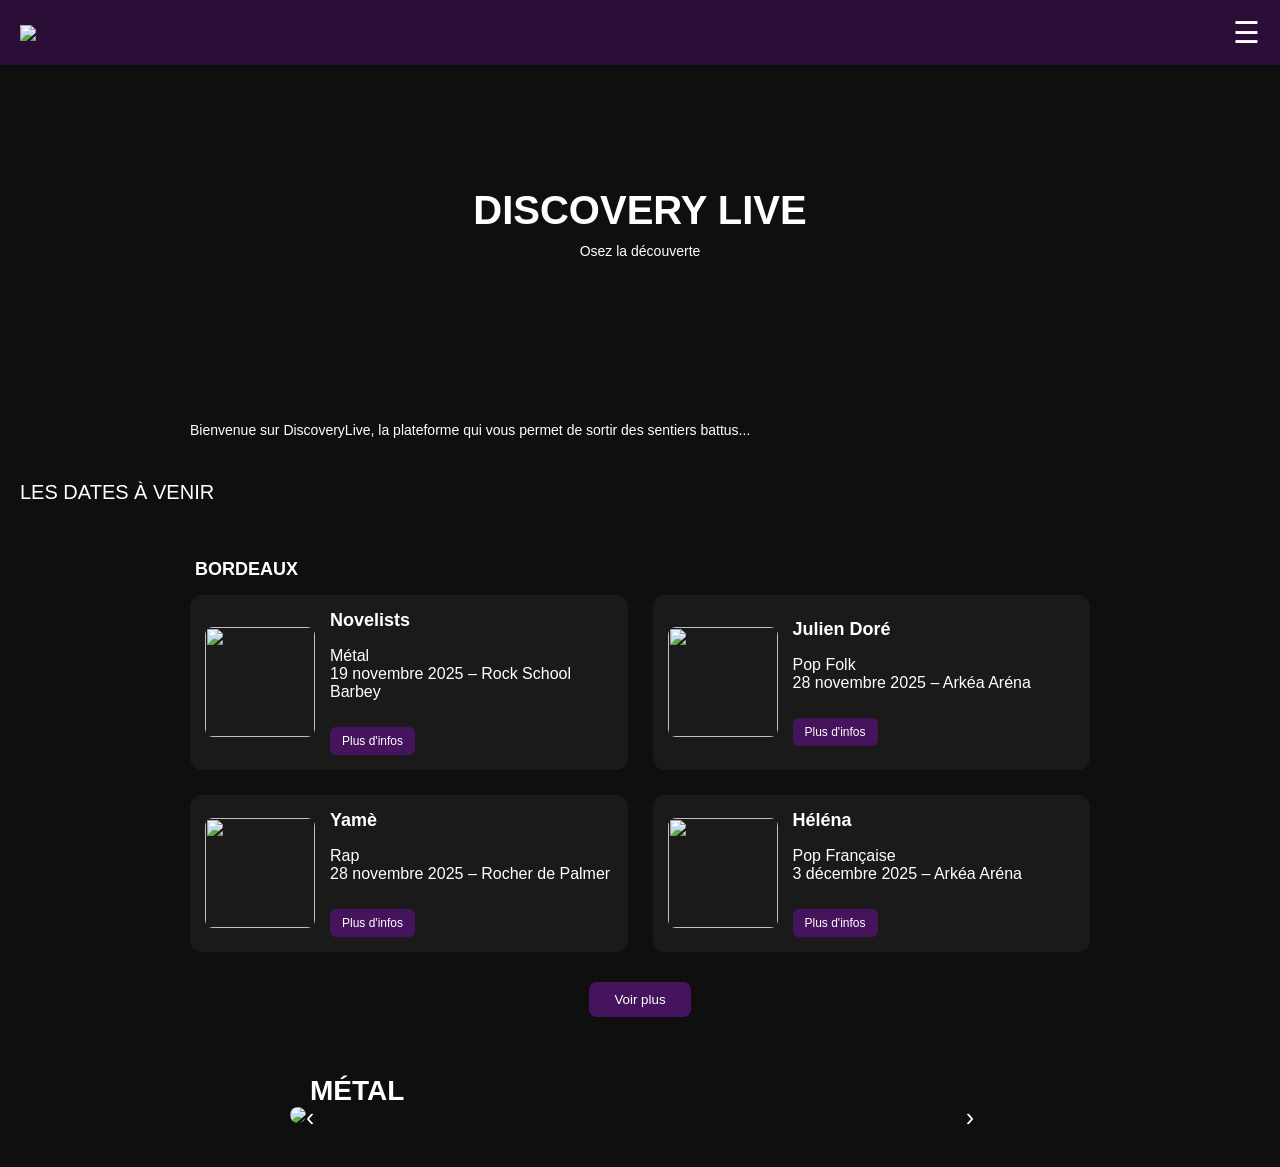
==== index.html @ 507e758d "first commit" ====
<!DOCTYPE html>
<html lang="fr">
<head>
  <meta charset="UTF-8" />
  <meta name="viewport" content="width=device-width, initial-scale=1.0" />
  <title>Discovery Live</title>
  <link rel="stylesheet" href="index.css" />
</head>
<body>

  <!-- HEADER -->
  <header>
    <img src="../IMAGES/logo.png" class="logo">
    <div class="menu-icon">☰</div>
  </header>

  <!-- HERO -->
  <section class="hero">
    <h1>discovery live</h1>
    <p>Osez la découverte</p>
  </section>

  <div class="intro">
    Bienvenue sur DiscoveryLive, la plateforme qui vous permet de sortir des sentiers battus...
  </div>

  <h2>les dates à venir</h2>

  <!-- EVENTS -->
  <div class="events-section">
    <h3>Bordeaux</h3>

    <div class="events-grid">

      <div class="event">
        <img src="../IMAGES/novelists.jpg" />
        <div>
          <h4>Novelists</h4>
          <p>Métal<br>19 novembre 2025 – Rock School Barbey</p>
          <button>Plus d'infos</button>
        </div>
      </div>

      <div class="event">
        <img src="../IMAGES/juliendore.jpg" />
        <div>
          <h4>Julien Doré</h4>
          <p>Pop Folk<br>28 novembre 2025 – Arkéa Aréna</p>
          <button>Plus d'infos</button>
        </div>
      </div>

      <div class="event">
        <img src="../IMAGES/yame.jpg" />
        <div>
          <h4>Yamè</h4>
          <p>Rap<br>28 novembre 2025 – Rocher de Palmer</p>
          <button>Plus d'infos</button>
        </div>
      </div>

      <div class="event">
        <img src="../IMAGES/helena.jpg" />
        <div>
          <h4>Héléna</h4>
          <p>Pop Française<br>3 décembre 2025 – Arkéa Aréna</p>
          <button>Plus d'infos</button>
        </div>
      </div>

    </div>

    <div class="center-btn"><button>Voir plus</button></div>
  </div>

  <!-- CAROUSEL -->
  <div class="carousel">
    <button class="left-btn">‹</button>
    <img src="../IMAGES/metal.jpg" />
    <div class="carousel-text">métal</div>
    <button class="right-btn">›</button>
  </div>

  <footer></footer>

</body>
</html>
---- index.css ----
/* ---------- BASE ---------- */
body {
  margin: 0;
  font-family: Arial, sans-serif;
  background-color: #0f0f0f;
  color: #ffffff;
}

/* ---------- HEADER ---------- */
header {
  background-color: #2b0e38;
  padding: 15px 20px;
  display: flex;
  justify-content: space-between;
  align-items: center;
}

.logo {
  width: 70px;
  height: auto;
}

.menu-icon {
  font-size: 30px;
  color: white;
  cursor: pointer;
}

/* ---------- HERO ---------- */
.hero {
  background: url('../IMAGES/hero.jpg') center/cover no-repeat;
  height: 330px;
  display: flex;
  flex-direction: column;
  justify-content: center;
  align-items: center;
  text-align: center;
}

.hero h1 {
  font-size: 32px;
  margin: 0;
  text-transform: uppercase;
}

.hero p {
  font-size: 14px;
  margin-top: 10px;
}

/* ---------- INTRO ---------- */
.intro {
  max-width: 900px;
  margin: 25px auto;
  padding: 0 20px;
  line-height: 1.5;
  font-size: 14px;
}

/* ---------- TITLES ---------- */
h2 {
  font-size: 20px;
  margin-left: 20px;
  margin-top: 40px;
  text-transform: uppercase;
  font-weight: normal;
}

.events-section h3 {
  font-size: 18px;
  margin-bottom: 15px;
  margin-left: 5px;
  text-transform: uppercase;
}

/* ---------- EVENTS GRID ---------- */
.events-section {
  max-width: 900px;
  margin: 0 auto;
  padding: 20px;
}

/* 2 cartes par ligne sur ordinateur – 1 carte par ligne mobile */
.events-grid {
  display: grid;
  grid-template-columns: 1fr;
  gap: 25px;
}

.event {
  background-color: #1a1a1a;
  padding: 15px;
  border-radius: 12px;
  display: flex;
  gap: 15px;
  align-items: center;
}

.event img {
  width: 110px;
  height: 110px;
  border-radius: 8px;
  object-fit: cover;
}

.event h4 {
  margin: 0;
  font-size: 18px;
}

.event button {
  margin-top: 10px;
  padding: 7px 12px;
  background-color: #46145c;
  border: none;
  color: white;
  border-radius: 6px;
  cursor: pointer;
  font-size: 12px;
}

/* ---------- CENTER BUTTON ---------- */
.center-btn {
  text-align: center;
  margin: 30px 0;
}

.center-btn button {
  padding: 10px 25px;
  background-color: #46145c;
  border: none;
  color: white;
  border-radius: 8px;
  cursor: pointer;
}

/* ---------- CAROUSEL ---------- */
.carousel {
  max-width: 700px;
  margin: 40px auto;
  position: relative;
}

.carousel img {
  width: 100%;
  border-radius: 10px;
}

.carousel button {
  position: absolute;
  top: 50%;
  transform: translateY(-50%);
  background: none;
  border: none;
  color: white;
  font-size: 25px;
  cursor: pointer;
}

.left-btn { left: 10px; }
.right-btn { right: 10px; }

.carousel-text {
  position: absolute;
  bottom: 20px;
  left: 20px;
  font-size: 28px;
  text-transform: uppercase;
  font-weight: bold;
}

/* ---------- RESPONSIVE ---------- */

@media (min-width: 768px) {
  .events-grid {
    grid-template-columns: repeat(2, 1fr);
  }

  .logo {
    width: 100px;
  }

  .hero h1 {
    font-size: 40px;
  }
}
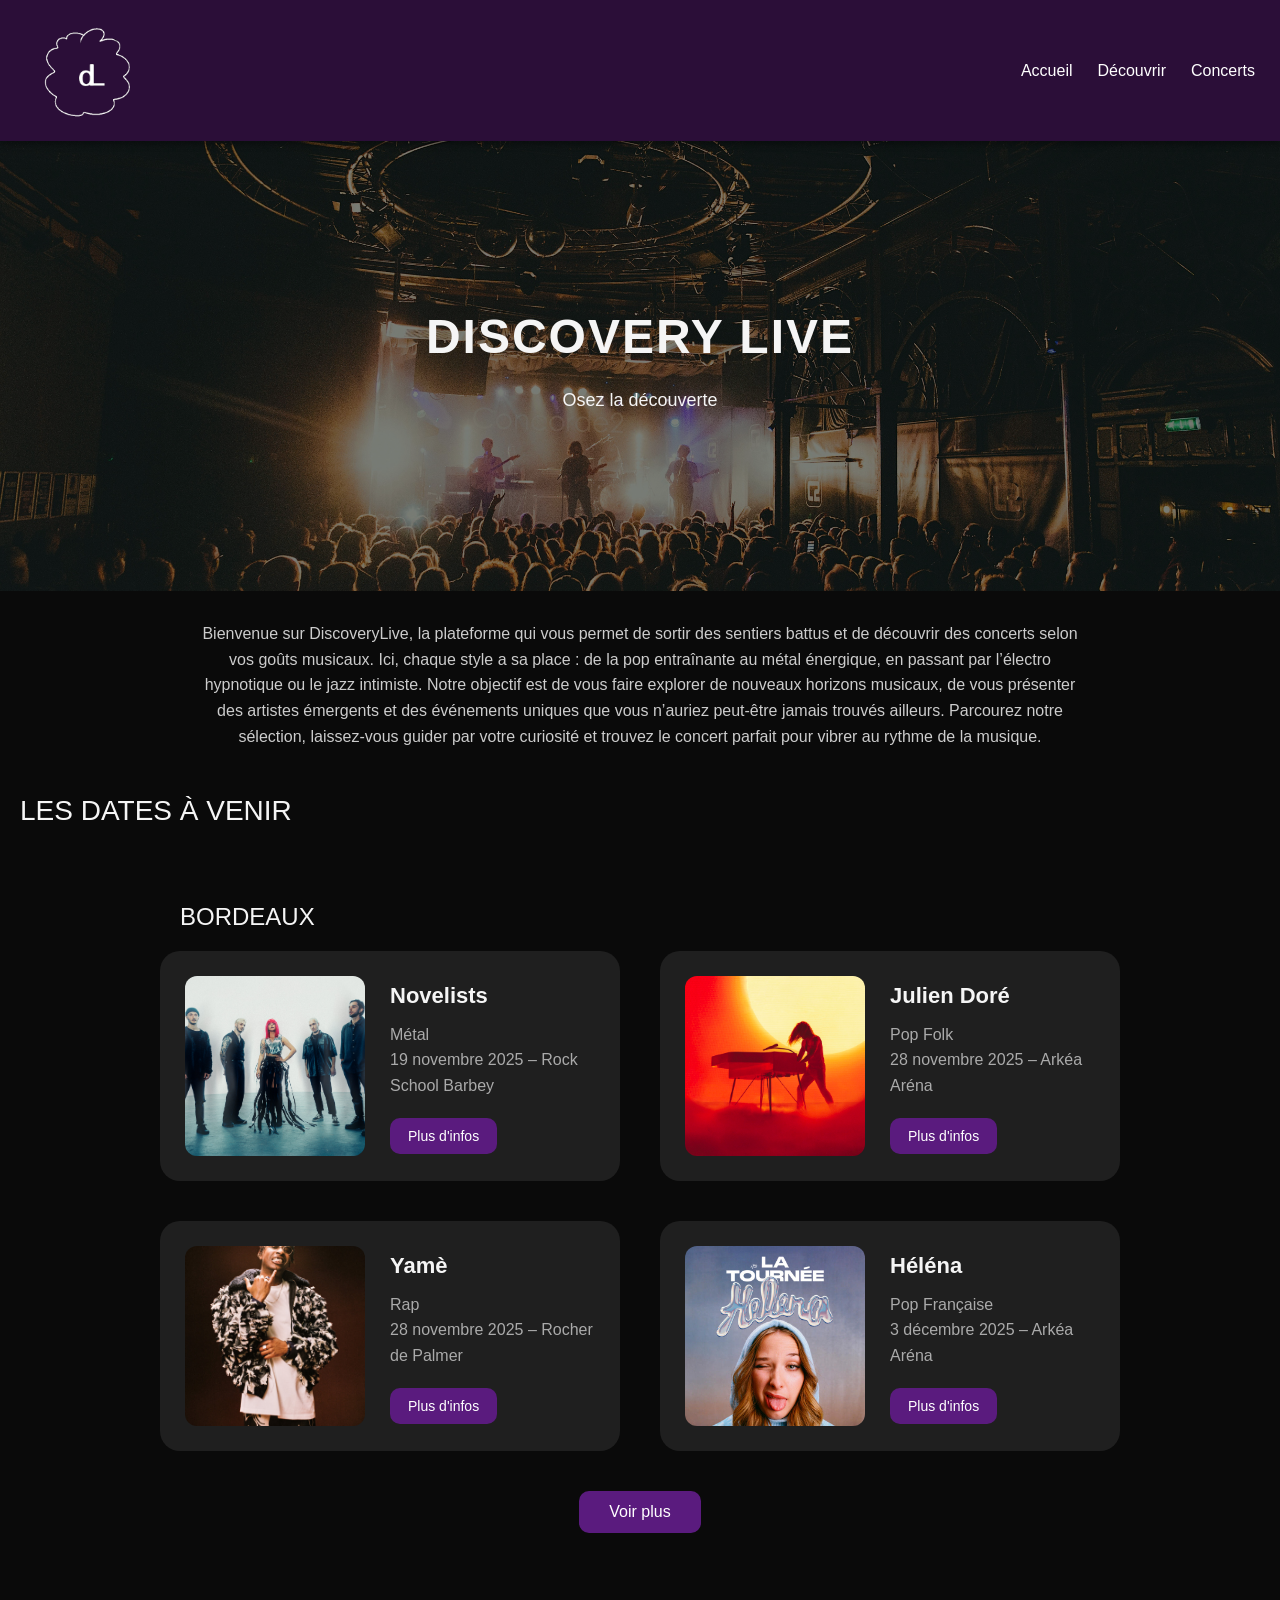
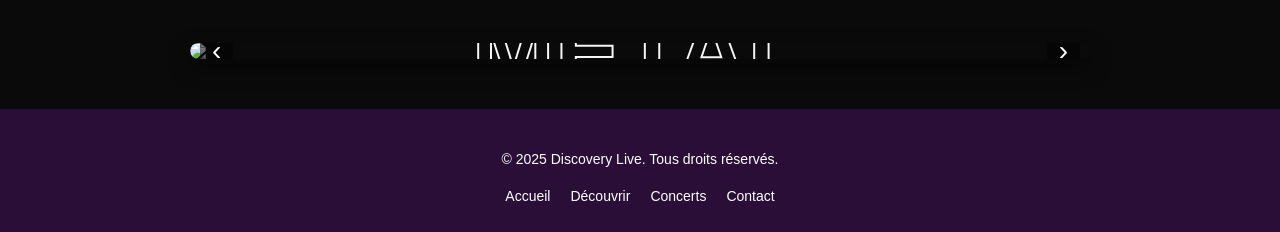
==== commit 5c9f3ca5: "correction de chemins pour docker" ====
--- a/index.html
+++ b/index.html
@@ -10,8 +10,10 @@
 
   <!-- HEADER -->
   <header>
-    <img src="../IMAGES/logo.png" class="logo">
-    <div class="menu-icon">☰</div>
+    <img src="IMAGES/logo.png" class="logo">
+    <div class="menu-icon"><a href="accueil.html">Accueil</a>
+    <a href="decouvrir.html">Découvrir</a>
+    <a href="concerts.html">Concerts</a></div>
   </header>
 
   <!-- HERO -->
@@ -21,8 +23,7 @@
   </section>
 
   <div class="intro">
-    Bienvenue sur DiscoveryLive, la plateforme qui vous permet de sortir des sentiers battus...
-  </div>
+Bienvenue sur DiscoveryLive, la plateforme qui vous permet de sortir des sentiers battus et de découvrir des concerts selon vos goûts musicaux. Ici, chaque style a sa place : de la pop entraînante au métal énergique, en passant par l’électro hypnotique ou le jazz intimiste. Notre objectif est de vous faire explorer de nouveaux horizons musicaux, de vous présenter des artistes émergents et des événements uniques que vous n’auriez peut-être jamais trouvés ailleurs. Parcourez notre sélection, laissez-vous guider par votre curiosité et trouvez le concert parfait pour vibrer au rythme de la musique.  </div>
 
   <h2>les dates à venir</h2>
 
@@ -33,16 +34,16 @@
     <div class="events-grid">
 
       <div class="event">
-        <img src="../IMAGES/novelists.jpg" />
+        <img src="IMAGES/novelists.jpg" />
         <div>
           <h4>Novelists</h4>
           <p>Métal<br>19 novembre 2025 – Rock School Barbey</p>
-          <button>Plus d'infos</button>
+<button onclick="window.location.href='novelists.html'">Plus d'infos</button>
         </div>
       </div>
 
       <div class="event">
-        <img src="../IMAGES/juliendore.jpg" />
+        <img src="IMAGES/juliendore.jpg" />
         <div>
           <h4>Julien Doré</h4>
           <p>Pop Folk<br>28 novembre 2025 – Arkéa Aréna</p>
@@ -51,7 +52,7 @@
       </div>
 
       <div class="event">
-        <img src="../IMAGES/yame.jpg" />
+        <img src="IMAGES/yame.jpg" />
         <div>
           <h4>Yamè</h4>
           <p>Rap<br>28 novembre 2025 – Rocher de Palmer</p>
@@ -60,7 +61,7 @@
       </div>
 
       <div class="event">
-        <img src="../IMAGES/helena.jpg" />
+        <img src="IMAGES/helena.jpg" />
         <div>
           <h4>Héléna</h4>
           <p>Pop Française<br>3 décembre 2025 – Arkéa Aréna</p>
@@ -76,12 +77,20 @@
   <!-- CAROUSEL -->
   <div class="carousel">
     <button class="left-btn">‹</button>
-    <img src="../IMAGES/metal.jpg" />
+    <img src="IMAGES/metal.jpg" />
     <div class="carousel-text">métal</div>
     <button class="right-btn">›</button>
   </div>
 
-  <footer></footer>
+  <footer><div class="footer-content">
+    <p>© 2025 Discovery Live. Tous droits réservés.</p>
+    <div class="footer-links">
+      <a href="index.html">Accueil</a>
+      <a href="decouvrir.html">Découvrir</a>
+      <a href="concerts.html">Concerts</a>
+      <a href="contacts">Contact</a>
+    </div>
+  </div></footer>
 
 </body>
 </html>
--- a/index.css
+++ b/index.css
@@ -1,35 +1,91 @@
 /* ---------- BASE ---------- */
 body {
   margin: 0;
-  font-family: Arial, sans-serif;
-  background-color: #0f0f0f;
-  color: #ffffff;
+  font-family: 'Poppins', sans-serif;
+  background-color: #0a0a0a;
+  color: #f5f5f5;
+  line-height: 1.6;
 }
 
 /* ---------- HEADER ---------- */
 header {
   background-color: #2b0e38;
-  padding: 15px 20px;
+  padding: 15px 25px;
   display: flex;
   justify-content: space-between;
   align-items: center;
+  box-shadow: 0 4px 6px rgba(0,0,0,0.3);
+  position: sticky;
+  top: 0;
+  z-index: 100;
 }
 
 .logo {
-  width: 70px;
+  width: 120px;
   height: auto;
-}
-
+  transition: transform 0.3s;
+}
+
+.logo:hover {
+  transform: scale(1.1);
+}
+
+/* ---------- MENU ---------- */
 .menu-icon {
-  font-size: 30px;
-  color: white;
+  display: flex;
+  gap: 25px; /* espace entre les items */
+  align-items: center;
+}
+
+.menu-icon a {
+  margin: 0;
+  font-size: 16px;
+  color: #ffffff;
   cursor: pointer;
-}
+  transition: color 0.3s, transform 0.2s;
+  text-decoration: none;
+}
+
+.menu-icon p:hover {
+  color: #ffdd59; /* couleur accentuée au survol */
+  transform: scale(1.1);
+}
+
+/* ---------- RESPONSIVE MENU ---------- */
+@media (max-width: 767px) {
+
+  header {
+    flex-direction: column;
+    justify-content: center; /* CENTRE VERTICALEMENT */
+    align-items: center;     /* CENTRE HORIZONTALEMENT */
+    gap: 12px;
+    padding: 15px;
+    text-align: center;
+  }
+
+  .logo {
+    width: 70px;  /* même taille qu’en desktop → plus joli */
+  }
+
+  .menu-icon {
+    display: flex;
+    justify-content: center;
+    align-items: center;
+    flex-wrap: wrap; /* permet d’aller à la ligne si besoin */
+    gap: 20px;
+    width: 100%;
+  }
+
+  .menu-icon a {
+    font-size: 15px;
+  }
+}
+
 
 /* ---------- HERO ---------- */
 .hero {
-  background: url('../IMAGES/hero.jpg') center/cover no-repeat;
-  height: 330px;
+  background: linear-gradient(rgba(0,0,0,0.5), rgba(0,0,0,0.5)), url('../IMAGES/hero.jpg') center/cover no-repeat;
+  height: 50vh;
   display: flex;
   flex-direction: column;
   justify-content: center;
@@ -38,123 +94,169 @@
 }
 
 .hero h1 {
-  font-size: 32px;
+  font-size: clamp(32px, 6vw, 48px);
   margin: 0;
   text-transform: uppercase;
+  letter-spacing: 2px;
 }
 
 .hero p {
-  font-size: 14px;
+  font-size: clamp(14px, 2.5vw, 18px);
   margin-top: 10px;
+  font-weight: 300;
 }
 
 /* ---------- INTRO ---------- */
 .intro {
   max-width: 900px;
-  margin: 25px auto;
+  margin: 30px auto;
   padding: 0 20px;
-  line-height: 1.5;
-  font-size: 14px;
+  font-size: 16px;
+  color: #cccccc;
+  text-align: center;
 }
 
 /* ---------- TITLES ---------- */
+h2, .events-section h3 {
+  font-weight: 500;
+  text-transform: uppercase;
+  margin-left: 20px;
+}
+
 h2 {
-  font-size: 20px;
-  margin-left: 20px;
+  font-size: clamp(20px, 4vw, 28px);
   margin-top: 40px;
-  text-transform: uppercase;
-  font-weight: normal;
+  margin-bottom: 20px;
 }
 
 .events-section h3 {
-  font-size: 18px;
+  font-size: clamp(18px, 3vw, 24px);
   margin-bottom: 15px;
-  margin-left: 5px;
-  text-transform: uppercase;
 }
 
 /* ---------- EVENTS GRID ---------- */
 .events-section {
-  max-width: 900px;
+  max-width: 960px;
   margin: 0 auto;
   padding: 20px;
 }
 
-/* 2 cartes par ligne sur ordinateur – 1 carte par ligne mobile */
 .events-grid {
   display: grid;
   grid-template-columns: 1fr;
+  gap: 30px;
+}
+
+.event {
+  background-color: #1f1f1f;
+  padding: 25px;
+  border-radius: 20px;
+  display: flex;
   gap: 25px;
-}
-
-.event {
-  background-color: #1a1a1a;
-  padding: 15px;
+  align-items: center;
+  transition: transform 0.3s, box-shadow 0.3s;
+}
+
+.event:hover {
+  transform: translateY(-5px);
+  box-shadow: 0 12px 25px rgba(0,0,0,0.5);
+}
+
+.event img {
+  width: 180px;
+  aspect-ratio: 1 / 1; /* carré parfait */
+  object-fit: cover;
   border-radius: 12px;
-  display: flex;
-  gap: 15px;
-  align-items: center;
-}
-
-.event img {
-  width: 110px;
-  height: 110px;
-  border-radius: 8px;
-  object-fit: cover;
+  transition: transform 0.3s;
+}
+
+
+.event img:hover {
+  transform: scale(1.05);
 }
 
 .event h4 {
   margin: 0;
-  font-size: 18px;
+  font-size: clamp(18px, 3vw, 22px);
+}
+
+.event p {
+  font-size: clamp(14px, 2.5vw, 16px);
+  margin: 8px 0;
+  color: #aaaaaa;
 }
 
 .event button {
-  margin-top: 10px;
-  padding: 7px 12px;
-  background-color: #46145c;
+  margin-top: 12px;
+  padding: 10px 18px;
+  background-color: #5a1b7e;
   border: none;
   color: white;
-  border-radius: 6px;
+  border-radius: 10px;
   cursor: pointer;
-  font-size: 12px;
+  font-size: 14px;
+  transition: background 0.3s, transform 0.2s;
+}
+
+.event button:hover {
+  background-color: #7c3eb0;
+  transform: scale(1.05);
 }
 
 /* ---------- CENTER BUTTON ---------- */
 .center-btn {
   text-align: center;
-  margin: 30px 0;
+  margin: 40px 0;
 }
 
 .center-btn button {
-  padding: 10px 25px;
-  background-color: #46145c;
+  padding: 12px 30px;
+  background-color: #5a1b7e;
   border: none;
   color: white;
-  border-radius: 8px;
+  border-radius: 10px;
   cursor: pointer;
+  font-size: 16px;
+  transition: background 0.3s, transform 0.2s;
+}
+
+.center-btn button:hover {
+  background-color: #7c3eb0;
+  transform: scale(1.05);
 }
 
 /* ---------- CAROUSEL ---------- */
 .carousel {
-  max-width: 700px;
-  margin: 40px auto;
+  max-width: 720px;
+  margin: 50px auto;
   position: relative;
+  border-radius: 12px;
+  overflow: hidden;
+  box-shadow: 0 8px 20px rgba(0,0,0,0.5);
 }
 
 .carousel img {
   width: 100%;
-  border-radius: 10px;
+  display: block;
+  border-radius: 12px;
 }
 
 .carousel button {
   position: absolute;
   top: 50%;
   transform: translateY(-50%);
-  background: none;
+  background: rgba(0,0,0,0.5);
   border: none;
   color: white;
-  font-size: 25px;
+  font-size: 28px;
   cursor: pointer;
+  padding: 5px 12px;
+  border-radius: 6px;
+  transition: background 0.3s;
+}
+
+.carousel button:hover {
+  background: rgba(0,0,0,0.7);
 }
 
 .left-btn { left: 10px; }
@@ -162,25 +264,133 @@
 
 .carousel-text {
   position: absolute;
-  bottom: 20px;
-  left: 20px;
-  font-size: 28px;
+  top: 50%;
+  left: 50%;
+  transform: translate(-50%, -50%);
+  font-size: clamp(50px, 8vw, 100px);
+  font-weight: bold;
+  color: transparent;
+  -webkit-text-stroke: 2px #f5f5f5;
   text-transform: uppercase;
-  font-weight: bold;
+  pointer-events: none;
+  text-align: center;
+  transition: transform 0.3s;
+}
+
+.carousel-text:hover {
+  transform: translate(-50%, -50%) scale(1.05);
+}
+
+/* ---------- FOOTER ---------- */
+footer {
+  background-color: #2b0e38;
+  text-align: center;
+  padding: 20px;
+  color: #fff;
+  font-size: 14px;
 }
 
 /* ---------- RESPONSIVE ---------- */
-
-@media (min-width: 768px) {
+@media (max-width: 767px) {
+  .event {
+    flex-direction: column;
+    align-items: center;
+    text-align: center;
+    padding: 15px;
+  }
+
+  .event img {
+    width: 140px;
+    height: 140px;
+  }
+
+  .event button {
+    width: 80%;
+    font-size: 14px;
+  }
+
+  .carousel {
+    margin: 50px 15px; /* espace horizontal sur mobile */
+  }
+
+  .carousel-text {
+    font-size: 50px;
+    -webkit-text-stroke: 1.5px #ffdd59;
+  }
+}
+
+@media (min-width: 768px) and (max-width: 1023px) {
   .events-grid {
     grid-template-columns: repeat(2, 1fr);
   }
 
-  .logo {
-    width: 100px;
-  }
-
-  .hero h1 {
-    font-size: 40px;
-  }
-}
+  .event img {
+    width: 160px;
+    height: 160px;
+  }
+
+  .event {
+    padding: 20px;
+  }
+}
+
+@media (min-width: 1024px) {
+  .events-grid {
+    grid-template-columns: repeat(2, 1fr);
+    gap: 40px;
+  }
+
+  .carousel {
+    max-width: 900px;
+  }
+
+  .carousel-text {
+    font-size: 100px;
+  }
+}
+
+/* ---------- FOOTER ---------- */
+footer {
+     background-color: #2b0e38;
+    color: #ffffff;
+    padding: 25px 20px;
+    text-align: center;
+    font-size: 14px;
+}
+
+.footer-content {
+  max-width: 960px;
+  margin: 0 auto;
+}
+
+.footer-links {
+  margin-top: 10px;
+  display: flex;
+  justify-content: center;
+  gap: 20px;
+  flex-wrap: wrap;
+}
+
+.footer-links a {
+  color: #ffffff;
+  text-decoration: none;
+  transition: color 0.3s, transform 0.2s;
+}
+
+.footer-links a:hover {
+  color: #ffdd59;
+  transform: scale(1.05);
+}
+
+/* ---------- RESPONSIVE FOOTER ---------- */
+@media (max-width: 767px) {
+  .footer-links {
+    gap: 10px;
+  }
+
+  footer {
+    padding: 20px 10px;
+    font-size: 13px;
+  }
+}
+
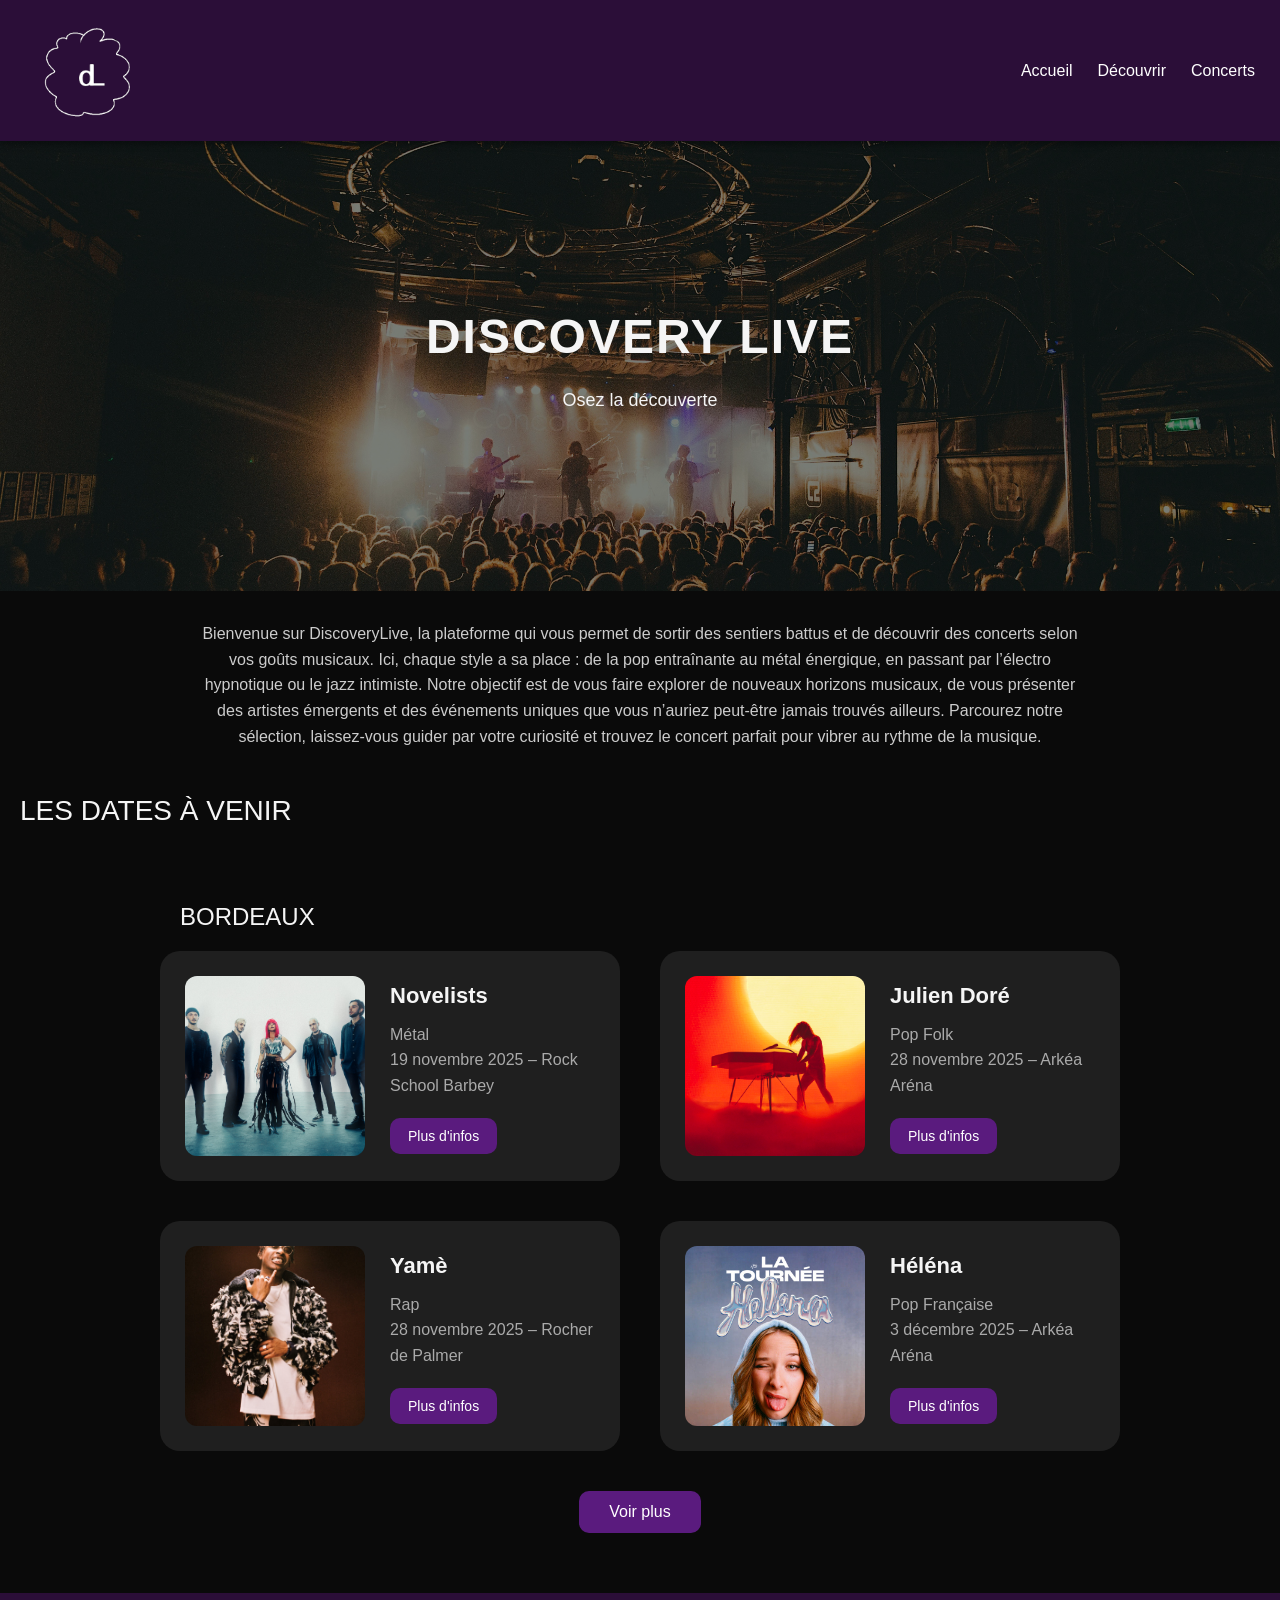
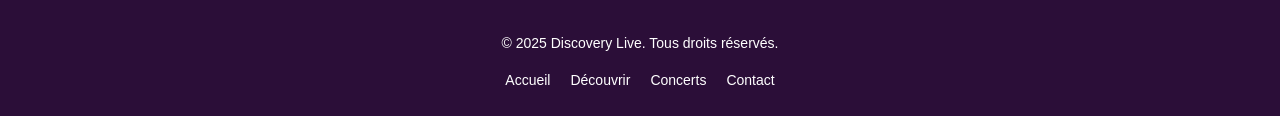
==== commit 33a65052: "retrait carrousel" ====
--- a/index.html
+++ b/index.html
@@ -74,14 +74,6 @@
     <div class="center-btn"><button>Voir plus</button></div>
   </div>
 
-  <!-- CAROUSEL -->
-  <div class="carousel">
-    <button class="left-btn">‹</button>
-    <img src="IMAGES/metal.jpg" />
-    <div class="carousel-text">métal</div>
-    <button class="right-btn">›</button>
-  </div>
-
   <footer><div class="footer-content">
     <p>© 2025 Discovery Live. Tous droits réservés.</p>
     <div class="footer-links">
--- a/index.css
+++ b/index.css
@@ -84,7 +84,7 @@
 
 /* ---------- HERO ---------- */
 .hero {
-  background: linear-gradient(rgba(0,0,0,0.5), rgba(0,0,0,0.5)), url('../IMAGES/hero.jpg') center/cover no-repeat;
+  background: linear-gradient(rgba(0,0,0,0.5), rgba(0,0,0,0.5)), url('IMAGES/hero.jpg') center/cover no-repeat;
   height: 50vh;
   display: flex;
   flex-direction: column;
@@ -225,61 +225,6 @@
   transform: scale(1.05);
 }
 
-/* ---------- CAROUSEL ---------- */
-.carousel {
-  max-width: 720px;
-  margin: 50px auto;
-  position: relative;
-  border-radius: 12px;
-  overflow: hidden;
-  box-shadow: 0 8px 20px rgba(0,0,0,0.5);
-}
-
-.carousel img {
-  width: 100%;
-  display: block;
-  border-radius: 12px;
-}
-
-.carousel button {
-  position: absolute;
-  top: 50%;
-  transform: translateY(-50%);
-  background: rgba(0,0,0,0.5);
-  border: none;
-  color: white;
-  font-size: 28px;
-  cursor: pointer;
-  padding: 5px 12px;
-  border-radius: 6px;
-  transition: background 0.3s;
-}
-
-.carousel button:hover {
-  background: rgba(0,0,0,0.7);
-}
-
-.left-btn { left: 10px; }
-.right-btn { right: 10px; }
-
-.carousel-text {
-  position: absolute;
-  top: 50%;
-  left: 50%;
-  transform: translate(-50%, -50%);
-  font-size: clamp(50px, 8vw, 100px);
-  font-weight: bold;
-  color: transparent;
-  -webkit-text-stroke: 2px #f5f5f5;
-  text-transform: uppercase;
-  pointer-events: none;
-  text-align: center;
-  transition: transform 0.3s;
-}
-
-.carousel-text:hover {
-  transform: translate(-50%, -50%) scale(1.05);
-}
 
 /* ---------- FOOTER ---------- */
 footer {
